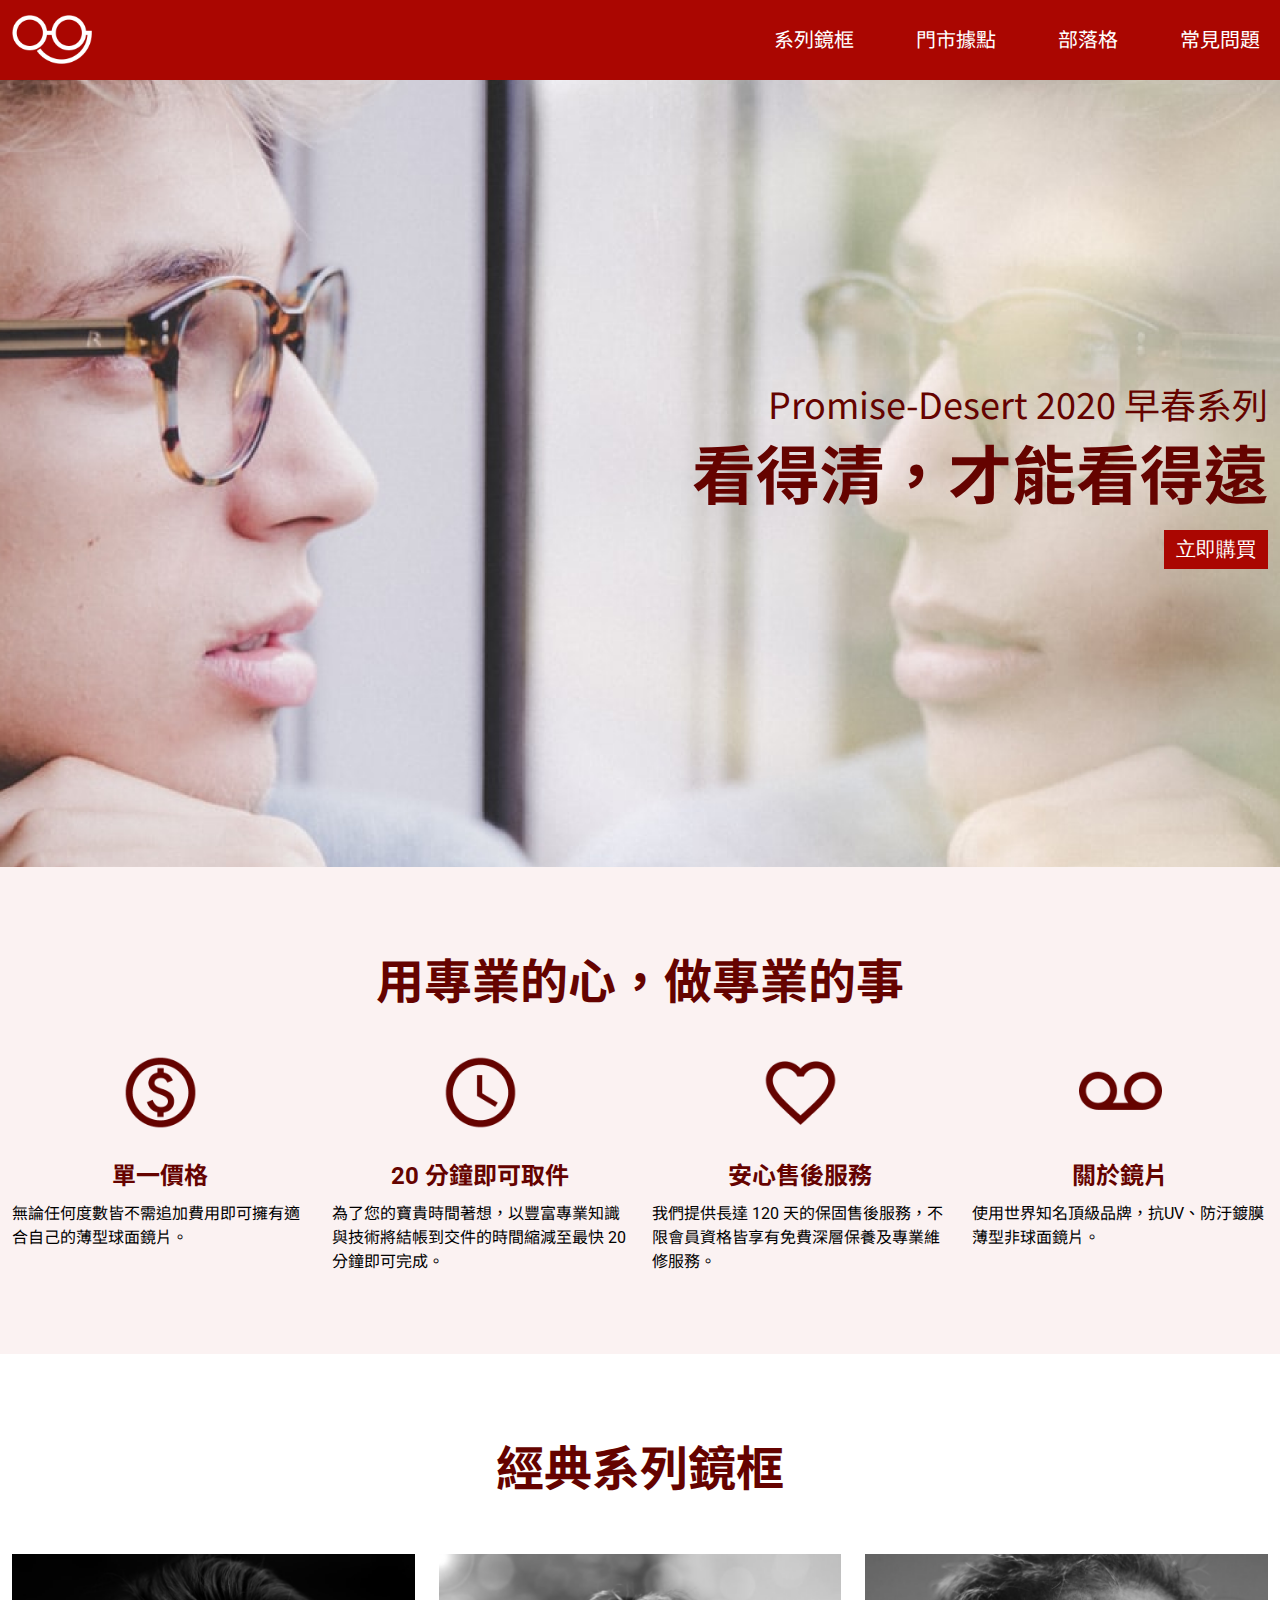
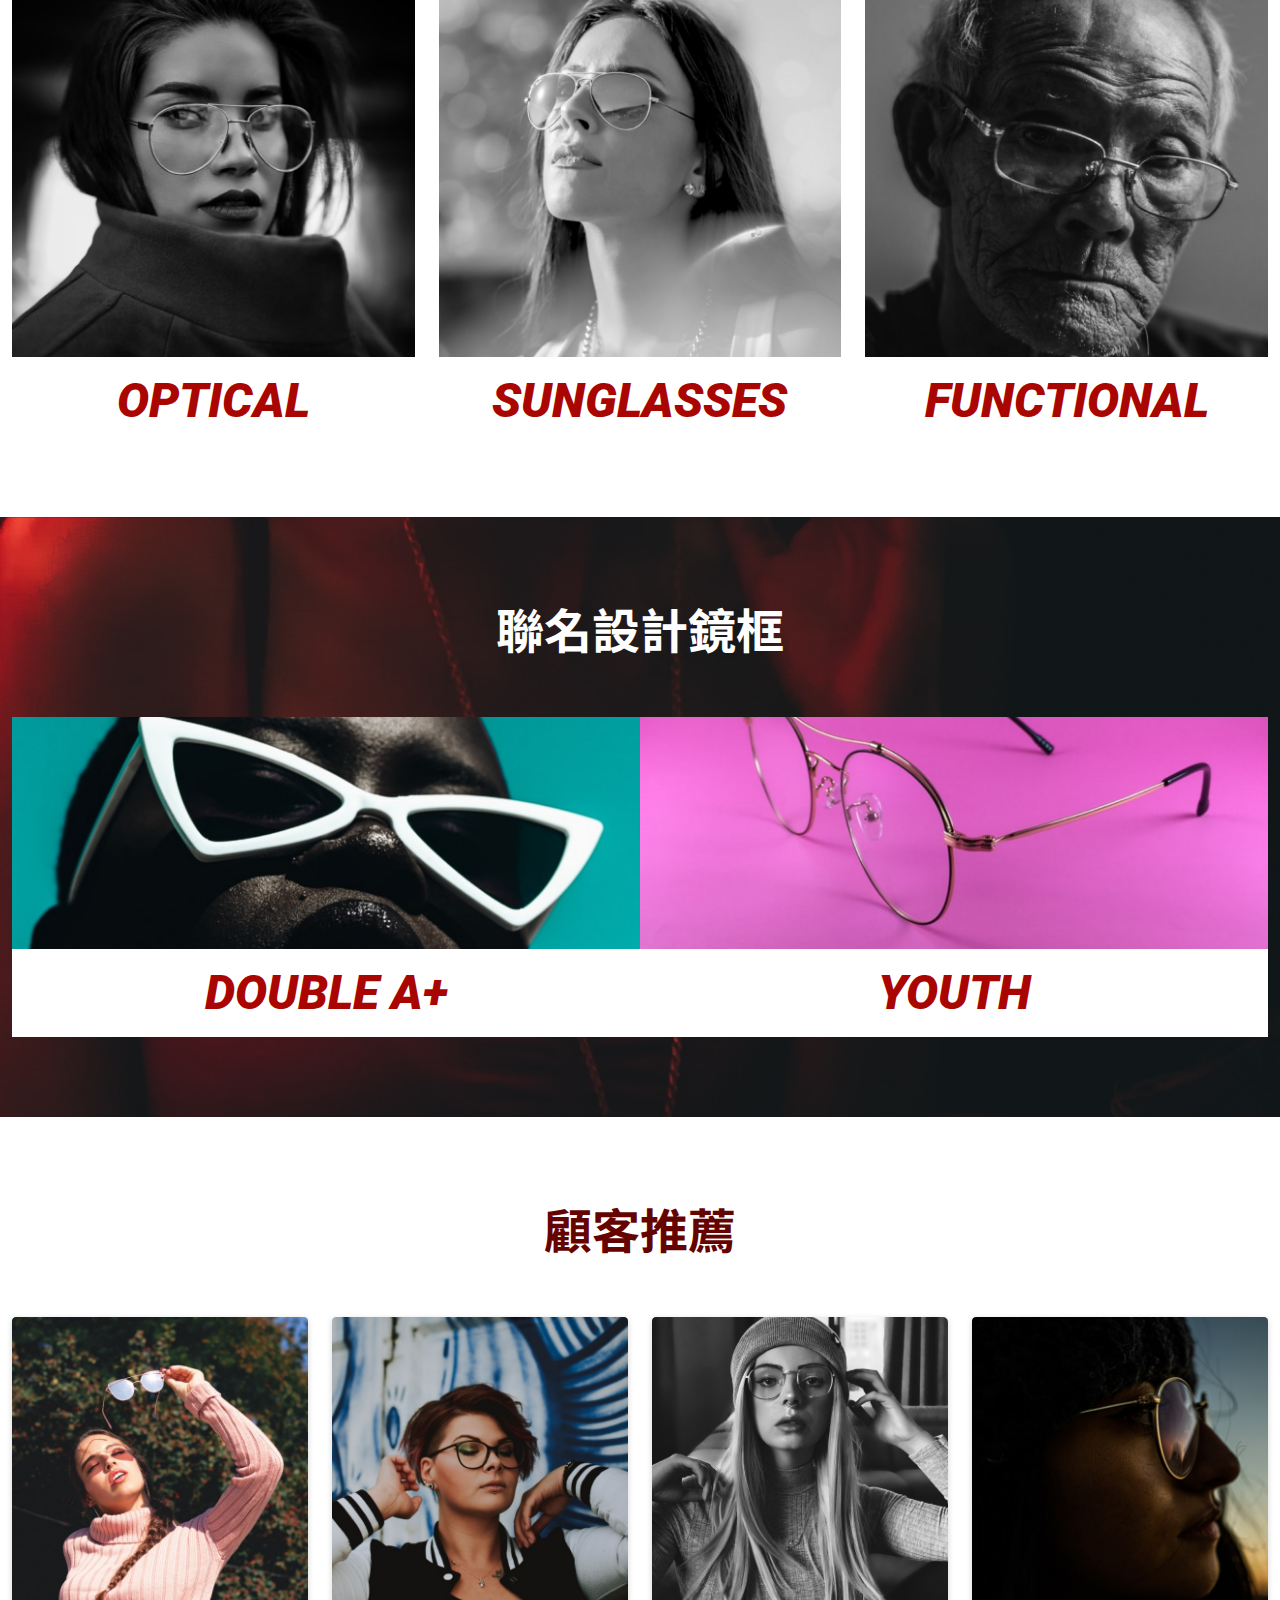
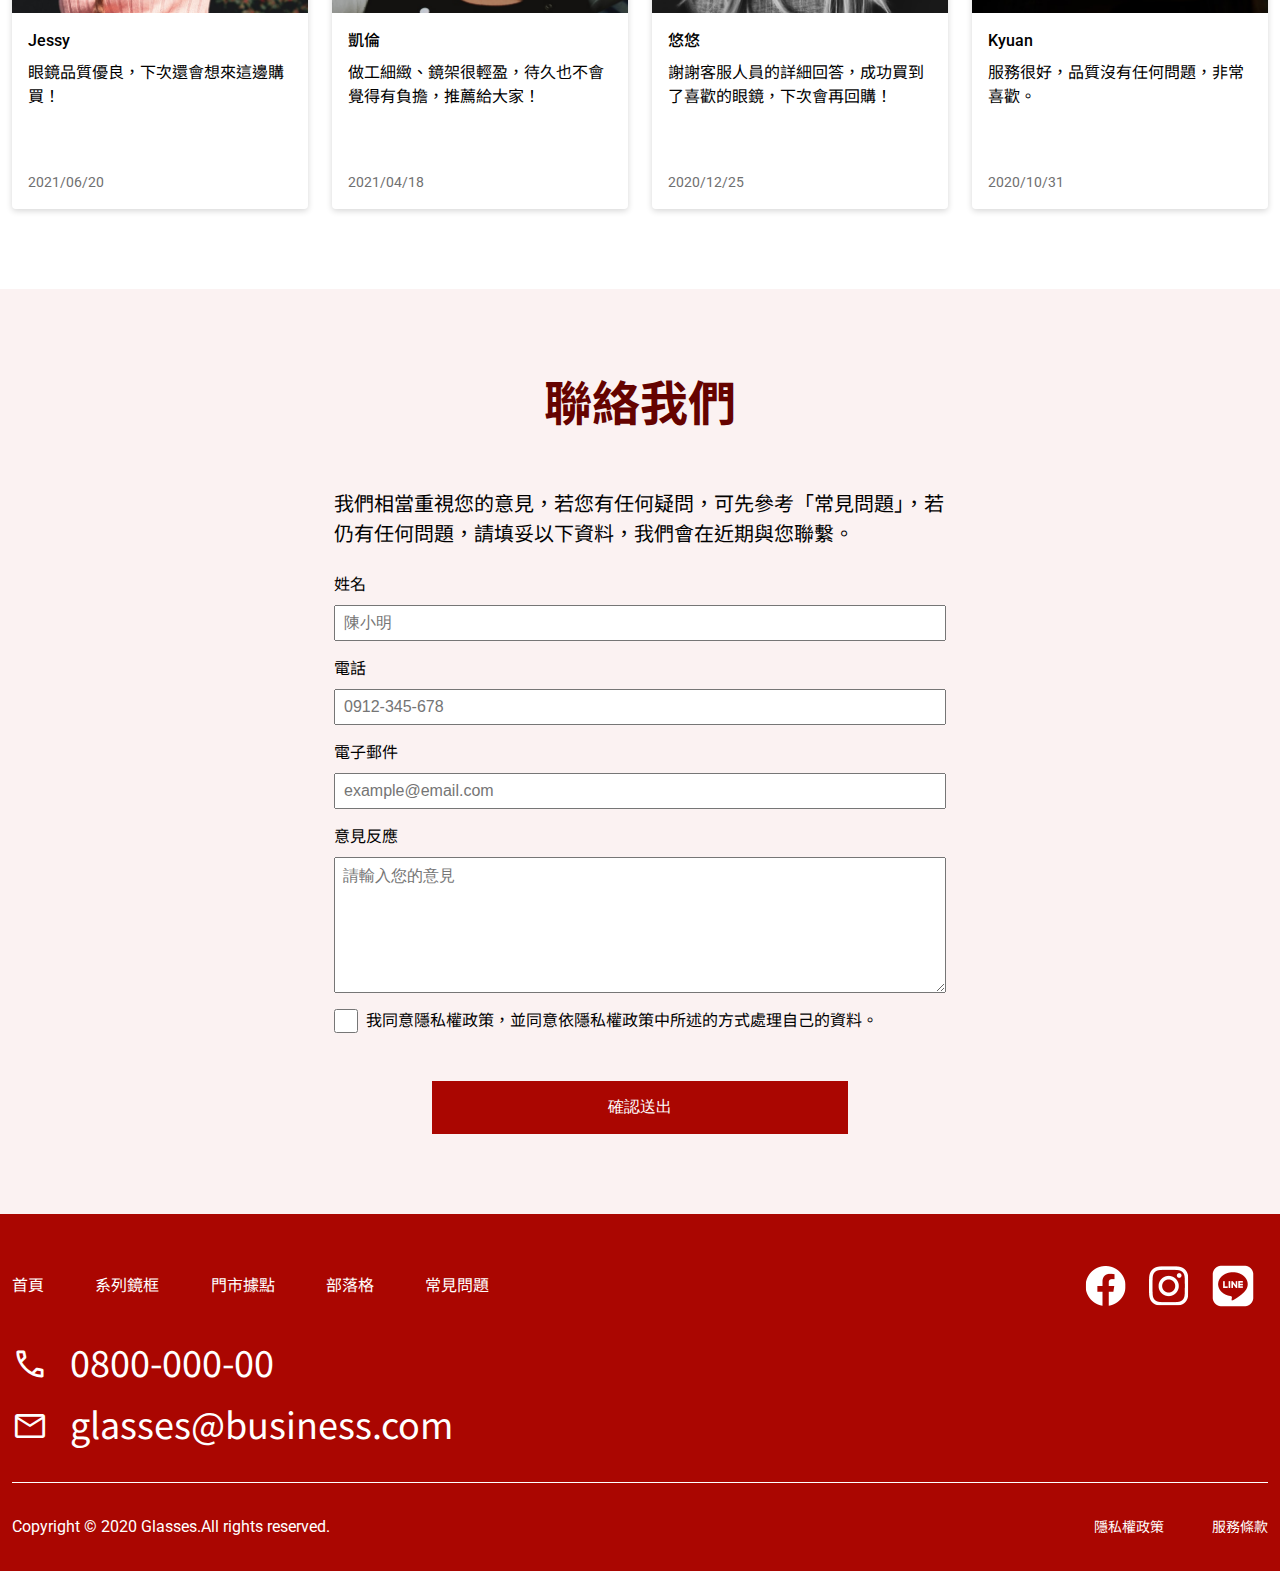
==== index.html @ 4e9ede44 "Update 2022-07-31T07:26:48.869Z" ====
<!DOCTYPE html>
<html lang="en">

<head>
  <meta charset="UTF-8">
  <meta name="viewport" content="width=device-width, initial-scale=1.0">
  <meta http-equiv="X-UA-Compatible" content="ie=edge">
  <title>
    首頁
  </title>
  <link rel="stylesheet"
    href="https://fonts.googleapis.com/css2?family=Material+Symbols+Outlined:opsz,wght,FILL,GRAD@48,400,0,0" />
  <link rel="stylesheet" href="./assets/style/all.css">
</head>

<body>
  <div class="top">
    <div class="container">
      <h1 class="logo"><a href="index.html">glasses</a></h1>
      <ul class="nav-list">
        <li class="nav-item"><a href="product.html" class="fw-4">系列鏡框</a></li>
        <li class="nav-item"><a href="#" class="fw-4">門市據點</a></li>
        <li class="nav-item"><a href="#" class="fw-4">部落格</a></li>
        <li class="nav-item"><a href="faq.html" class="fw-4">常見問題</a></li>
      </ul>
      <a href="#" class="mav-x-mobile"><span class="material-symbols-outlined">
          menu
        </span></a>
    </div>
  </div>

  
<section class="banner">
  <div class="container">
    <div class="banner-content">
      <p class="fw-4">Promise-Desert 2020 早春系列</p>
      <h2 class="fw-7">看得清，才能看得遠</h2>
      <button class="fw-5">立即購買</button>
    </div>
  </div>
</section>
<section class="works">
  <div class="container">
    <h3 class="work-title fw-7">用專業的心，做專業的事</h3>
    <ul class="work-list">
      <li>
        <img src="assets/images/home-section2-1.png" alt="icon">
        <h4 class="fw-7">單一價格</h4>
        <p class="fw-4">無論任何度數皆不需追加費用即可擁有適合自己的薄型球面鏡片。</p>
      </li>
      <li>
        <img src="assets/images/home-section2-2.png" alt="icon">
        <h4 class="fw-7">20 分鐘即可取件</h4>
        <p class="fw-4">為了您的寶貴時間著想，以豐富專業知識與技術將結帳到交件的時間縮減至最快 20 分鐘即可完成。</p>
      </li>
      <li>
        <img src="assets/images/home-section2-3.png" alt="icon">
        <h4 class="fw-7">安心售後服務</h4>
        <p class="fw-4">我們提供長達 120 天的保固售後服務，不限會員資格皆享有免費深層保養及專業維修服務。</p>
      </li>
      <li>
        <img src="assets/images/home-sectioin2-4.png" alt="icon">
        <h4 class="fw-7">關於鏡片</h4>
        <p class="fw-4">使用世界知名頂級品牌，抗UV、防汙鍍膜薄型非球面鏡片。</p>
      </li>
    </ul>
  </div>
</section>

<section class="classical container">
  <h3 class="classical-title fw-7">經典系列鏡框</h3>
  <ul class="classical-list fw-9 fs-italic">
    <li>
      <img src="assets/images/home-section3-1.png" alt="model pic">
      <h4>OPTICAL</h4>
    </li>
    <li>
      <img src="assets/images/home-section3-2.png" alt="model pic">
      <h4>SUNGLASSES</h4>
    </li>
    <li>
      <img src="assets/images/home-section3-3.png" alt="model pic">
      <h4>FUNCTIONAL</h4>
    </li>
  </ul>
</section>

<section class="co-branding">
  <div class="container">
    <h3 class="co-branding-title fw-7">聯名設計鏡框</h3>
    <ul class="co-branding-list">
      <li>
        <img src="assets/images/home-section4-1.png" alt="product pic">
        <h4 class="fw-9 fs-italic">DOUBLE A+</h4>
      </li>
      <li>
        <img src="assets/images/home-section4-2.png" alt="product pic">
        <h4 class="fw-9 fs-italic">YOUTH</h4>
      </li>
    </ul>
  </div>
</section>

<section class="recommended container">
  <h3 class="recommended-title fw-7">顧客推薦</h3>
  <ul class="recommended-list">
    <li class="recommended-item">
      <img src="assets/images/home-section5-1.png" alt="customer pic">
      <h4 class="fw-5">Jessy</h4>
      <p class="fw-4">眼鏡品質優良，下次還會想來這邊購買！</p>
      <span class="fw-4">2021/06/20</span>
    </li>
    <li class="recommended-item">
      <img src="assets/images/home-section5-2.png" alt="customer pic">
      <h4 class="fw-5">凱倫</h4>
      <p class="fw-4">做工細緻、鏡架很輕盈，待久也不會覺得有負擔，推薦給大家！</p>
      <span class="fw-4">2021/04/18</span>
    </li>
    <li class="recommended-item">
      <img src="assets/images/home-section5-3.png" alt="customer pic">
      <h4 class="fw-5">悠悠</h4>
      <p class="fw-4">謝謝客服人員的詳細回答，成功買到了喜歡的眼鏡，下次會再回購！</p>
      <span class="fw-4">2020/12/25</span>
    </li>
    <li class="recommended-item">
      <img src="assets/images/home-section5-4.png" alt="customer pic">
      <h4 class="fw-5">Kyuan</h4>
      <p class="fw-4">服務很好，品質沒有任何問題，非常喜歡。</p>
      <span class="fw-4">2020/10/31</span>
    </li>
  </ul>
</section>

<section class="contact">
  <div class="container">
    <h3 class="contact-title fw-7">聯絡我們</h3>
    <p class="fw-4">我們相當重視您的意見，若您有任何疑問，可先參考「常見問題」，若仍有任何問題，請填妥以下資料，我們會在近期與您聯繫。</p>
    <form action="#">
      <label for="name" class="fw-4">姓名</label>
      <input type="text" id="name" name="name" placeholder="陳小明">
      <label for="phone" class="fw-4">電話</label>
      <input type="tel" id="phone" name="phone" placeholder="0912-345-678">
      <label for="email" class="fw-4">電子郵件</label>
      <input type="email" id="email" name="email" placeholder="example@email.com">
      <label for="opinion" class="fw-4">意見反應</label>
      <textarea id="opinion" name="opinion" placeholder="請輸入您的意見"></textarea>
      <div>
        <input type="checkbox" id="agree" name="agree" class="contact-check">
        <label for="agree" class="check-agree fw-4">我同意隱私權政策，並同意依隱私權政策中所述的方式處理自己的資料。</label>
      </div>
      <input type="submit" name="submit" class="contact-btn fw-400" value="確認送出">
    </form>
  </div>
</section>

    <footer>
      <div class="container">
        <div class="footer-links">
          <div>
            <ul class="web-link">
              <li><a href="index.html" class="fw-4">首頁</a></li>
              <li><a href="product.html" class="fw-4">系列鏡框</a></li>
              <li><a href="#" class="fw-4">門市據點</a></li>
              <li><a href="#" class="fw-4">部落格</a></li>
              <li><a href="faq.html" class="fw-4">常見問題</a></li>
            </ul>
            <div class="footer-contact">
              <a class="footer-tel fw-4" href="tel:+0800-000-00"><span class="material-symbols-outlined">
                  call
                </span>0800-000-00</a>
              <a class="footer-mail fw-4" href="mailto:glasses@business.com"><span class="material-symbols-outlined">
                  mail
                </span>glasses@business.com</a>
            </div>
          </div>
          <ul class="sns-link">
            <li><a href="#"><img src="assets/images/ic-social-fb.png" alt="facebook icon"></a></li>
            <li><a href="#"><img src="assets/images/ic_social_ig.png" alt="instagram icon"></a></li>
            <li><a href="#"><img src="assets/images/ic_social_line.png" alt="line icon"></a></li>
          </ul>
        </div>
        <div class="footer-copyright fw-4">
          <p>Copyright © 2020 Glasses.All rights reserved.</p>
          <ul class="copyright-link">
            <li><a href="#" class="fw-4">隱私權政策</a></li>
            <li><a href="#" class="fw-4">服務條款</a></li>
          </ul>
        </div>
      </div>
    </footer>

    <script src="./assets/js/vendors.js"></script>
    <script src="./assets/js/all.js"></script>
</body>

</html>
---- assets/style/all.css ----
@import url("https://fonts.googleapis.com/css2?family=Noto+Sans+TC:wght@400;500;700&family=Roboto:ital,wght@0,400;0,500;1,500;1,700;1,900&display=swap");
/* http://meyerweb.com/eric/tools/css/reset/ 
   v2.0 | 20110126
   License: none (public domain)
*/
html,
body,
div,
span,
applet,
object,
iframe,
h1,
h2,
h3,
h4,
h5,
h6,
p,
blockquote,
pre,
a,
abbr,
acronym,
address,
big,
cite,
code,
del,
dfn,
em,
img,
ins,
kbd,
q,
s,
samp,
small,
strike,
strong,
sub,
sup,
tt,
var,
b,
u,
i,
center,
dl,
dt,
dd,
ol,
ul,
li,
fieldset,
form,
label,
legend,
table,
caption,
tbody,
tfoot,
thead,
tr,
th,
td,
article,
aside,
canvas,
details,
embed,
figure,
figcaption,
footer,
header,
hgroup,
menu,
nav,
output,
ruby,
section,
summary,
time,
mark,
audio,
video {
  margin: 0;
  padding: 0;
  border: 0;
  font-size: 100%;
  font: inherit;
  vertical-align: baseline; }

/* HTML5 display-role reset for older browsers */
article,
aside,
details,
figcaption,
figure,
footer,
header,
hgroup,
menu,
nav,
section {
  display: block; }

body {
  line-height: 1; }

ol,
ul {
  list-style: none; }

blockquote,
q {
  quotes: none; }

blockquote:before,
blockquote:after,
q:before,
q:after {
  content: '';
  content: none; }

table {
  border-collapse: collapse;
  border-spacing: 0; }

*,
::after,
::before {
  -webkit-box-sizing: border-box;
          box-sizing: border-box; }

body {
  font-family: 'Roboto', 'Noto Sans TC', sans-serif;
  line-height: 1.5; }

img {
  max-width: 100%;
  vertical-align: middle;
  height: auto; }

.fw-4 {
  font-weight: 400; }

.fw-5 {
  font-weight: 500; }

.fw-7 {
  font-weight: 700; }

.fw-9 {
  font-weight: 900; }

.fs-italic {
  font-style: italic; }

body {
  position: relative; }

.container {
  max-width: 1320px;
  padding: 0 12px;
  margin: 0 auto; }

@media (max-width: 992px) {
  .container {
    padding: 0 36px; } }

.top {
  background-color: #AA0601;
  position: fixed;
  top: 0;
  left: 0;
  right: 0;
  z-index: 1; }
  .top .container {
    padding-top: 15px;
    padding-bottom: 15px;
    display: -webkit-box;
    display: -ms-flexbox;
    display: flex;
    -webkit-box-pack: justify;
        -ms-flex-pack: justify;
            justify-content: space-between;
    -webkit-box-align: center;
        -ms-flex-align: center;
            align-items: center; }

.logo a {
  display: block;
  width: 80px;
  height: 50px;
  background-image: url("../images/logo-white.png");
  background-repeat: no-repeat;
  background-size: contain;
  text-indent: 101%;
  overflow: hidden;
  white-space: nowrap; }
  .logo a:hover {
    opacity: 0.8; }

.nav-list {
  display: -webkit-box;
  display: -ms-flexbox;
  display: flex;
  -webkit-box-pack: justify;
      -ms-flex-pack: justify;
          justify-content: space-between;
  width: 40%; }
  .nav-list .nav-item {
    font-size: 20px; }
    .nav-list .nav-item a {
      display: block;
      padding: 8px;
      text-decoration: none;
      color: #fff; }
      .nav-list .nav-item a:hover {
        opacity: 0.8; }

.mav-x-mobile {
  display: none;
  color: #fff; }

@media (max-width: 992px) {
  .nav-list {
    width: 60%; } }

@media (max-width: 767px) {
  .nav-list {
    width: 75%; } }

@media (max-width: 576px) {
  .top .container {
    padding-top: 15px;
    padding-bottom: 15px; }
  .nav-list {
    width: 100%;
    -webkit-box-orient: vertical;
    -webkit-box-direction: normal;
        -ms-flex-direction: column;
            flex-direction: column;
    -webkit-box-align: center;
        -ms-flex-align: center;
            align-items: center;
    position: fixed;
    top: 80px;
    left: 0;
    padding: 0; }
    .nav-list .nav-item {
      background-color: #AA0601;
      display: none; }
      .nav-list .nav-item:hover {
        background-color: #650300; }
      .nav-list .nav-item a {
        display: block;
        width: 576px;
        padding: 16px 0;
        text-align: center; }
    .nav-list .show-item {
      display: block; }
  .mav-x-mobile {
    display: block; } }

footer {
  background-color: #AA0601;
  padding-top: 48px;
  padding-bottom: 32px; }
  footer .footer-links {
    display: -webkit-box;
    display: -ms-flexbox;
    display: flex;
    -webkit-box-pack: justify;
        -ms-flex-pack: justify;
            justify-content: space-between; }
    footer .footer-links div {
      width: 90%; }

.web-link {
  display: -webkit-box;
  display: -ms-flexbox;
  display: flex;
  -webkit-box-pack: justify;
      -ms-flex-pack: justify;
          justify-content: space-between;
  width: 45%; }
  .web-link a {
    text-decoration: none;
    color: #fff;
    font-size: 16px;
    line-height: 48px; }
    .web-link a:hover {
      opacity: 0.8; }

.footer-contact {
  padding-top: 24px;
  padding-bottom: 32px;
  display: -webkit-box;
  display: -ms-flexbox;
  display: flex;
  -webkit-box-orient: vertical;
  -webkit-box-direction: normal;
      -ms-flex-direction: column;
          flex-direction: column;
  font-family: 'Noto Sans TC', sans-serif; }
  .footer-contact .footer-tel {
    font-size: 36px;
    text-decoration: none;
    color: #fff; }
    .footer-contact .footer-tel:hover {
      opacity: 0.8; }
    .footer-contact .footer-tel span {
      font-size: 36px;
      margin-right: 22px;
      vertical-align: -5px; }
  .footer-contact .footer-mail {
    font-size: 36px;
    margin-top: 8px;
    text-decoration: none;
    color: #fff; }
    .footer-contact .footer-mail:hover {
      opacity: 0.8; }
    .footer-contact .footer-mail span {
      font-size: 36px;
      margin-right: 22px;
      vertical-align: -5px; }

.sns-link {
  display: -webkit-box;
  display: -ms-flexbox;
  display: flex;
  width: 208px; }
  .sns-link img {
    width: 48px;
    height: 48px;
    margin-right: 8px;
    margin-left: 8px; }
    .sns-link img:hover {
      opacity: 0.8; }

.footer-copyright {
  display: -webkit-box;
  display: -ms-flexbox;
  display: flex;
  -webkit-box-pack: justify;
      -ms-flex-pack: justify;
          justify-content: space-between;
  -webkit-box-align: center;
      -ms-flex-align: center;
          align-items: center;
  padding-top: 32px;
  border-top: 1px solid #fff; }
  .footer-copyright p {
    color: #fff;
    font-size: 16px; }
  .footer-copyright .copyright-link {
    display: -webkit-box;
    display: -ms-flexbox;
    display: flex;
    -webkit-box-pack: justify;
        -ms-flex-pack: justify;
            justify-content: space-between;
    width: 174px; }
    .footer-copyright .copyright-link a {
      text-decoration: none;
      color: #fff;
      font-size: 14px; }
      .footer-copyright .copyright-link a:hover {
        opacity: 0.8; }

@media (max-width: 992px) {
  .web-link {
    width: 65%; } }

@media (max-width: 767px) {
  footer .footer-links div {
    width: 100%; }
  .web-link {
    display: none; }
  .footer-contact {
    padding-top: 0; }
    .footer-contact .footer-tel {
      font-size: 28px; }
      .footer-contact .footer-tel span {
        font-size: 28px;
        margin-right: 8px; }
    .footer-contact .footer-mail {
      font-size: 28px; }
      .footer-contact .footer-mail span {
        font-size: 28px;
        margin-right: 8px; }
  .footer-copyright {
    -webkit-box-orient: vertical;
    -webkit-box-direction: normal;
        -ms-flex-direction: column;
            flex-direction: column;
    -webkit-box-align: start;
        -ms-flex-align: start;
            align-items: start; }
    .footer-copyright .copyright-link {
      margin-top: 16px; } }

@media (max-width: 576px) {
  .footer-contact .footer-tel {
    font-size: 18px; }
    .footer-contact .footer-tel span {
      font-size: 18px;
      margin-right: 4px; }
  .footer-contact .footer-mail {
    font-size: 18px; }
    .footer-contact .footer-mail span {
      font-size: 18px;
      margin-right: 4px; }
  .sns-link {
    display: -webkit-box;
    display: -ms-flexbox;
    display: flex;
    width: 120px; }
    .sns-link img {
      width: 24px;
      height: 24px; } }

body {
  background-color: #fff; }

.banner {
  margin-top: 80px;
  height: 787px;
  background-image: url("../images/home-header.png");
  background-size: cover;
  background-position: center center; }
  .banner .banner-content {
    text-align: right;
    padding-top: 296px;
    color: #650300; }
    .banner .banner-content p {
      font-size: 36px;
      font-family: 'Noto Sans TC', sans-serif; }
    .banner .banner-content h2 {
      font-size: 64px; }
    .banner .banner-content button {
      font-size: 20px;
      background-color: #AA0601;
      color: #fff;
      border: 0;
      padding: 6px 12px;
      margin-top: 4px; }
      .banner .banner-content button:hover {
        opacity: 0.8;
        cursor: pointer; }

@media (max-width: 767px) {
  .banner {
    height: 396px;
    background-image: url("../images/home-header-sm.png");
    background-position: center right; }
    .banner .banner-content {
      padding-top: 144px; }
      .banner .banner-content p {
        font-size: 32px; }
      .banner .banner-content h2 {
        font-size: 48px; } }

@media (max-width: 576px) {
  .banner .banner-content p {
    font-size: 24px; }
  .banner .banner-content h2 {
    font-size: 32px; } }

.works {
  background-color: #FBF2F2;
  color: #650300;
  padding: 80px 0; }
  .works .work-title {
    font-size: 48px;
    text-align: center; }
  .works .work-list {
    margin-top: 32px;
    display: -webkit-box;
    display: -ms-flexbox;
    display: flex;
    margin-left: -12px;
    margin-right: -12px; }
    .works .work-list li {
      width: 25%;
      padding: 0 12px;
      text-align: center; }
      .works .work-list li img {
        width: 83px;
        height: auto; }
      .works .work-list li h4 {
        margin-top: 24px;
        font-size: 24px; }
      .works .work-list li p {
        text-align: left;
        margin-top: 8px;
        color: #000; }

@media (max-width: 992px) {
  .works .work-list {
    margin-top: 0;
    -ms-flex-wrap: wrap;
        flex-wrap: wrap; }
    .works .work-list li {
      margin-top: 40px;
      width: 50%; } }

@media (max-width: 767px) {
  .works .work-title {
    font-size: 40px; }
  .works .work-list {
    -webkit-box-pack: center;
        -ms-flex-pack: center;
            justify-content: center; }
    .works .work-list li {
      width: 80%; } }

@media (max-width: 576px) {
  .works .work-title {
    font-size: 28px; }
  .works .work-list li {
    width: 100%; } }

.classical {
  padding-top: 80px;
  padding-bottom: 80px;
  text-align: center; }
  .classical .classical-title {
    font-size: 48px;
    color: #650300; }
  .classical .classical-list {
    display: -webkit-box;
    display: -ms-flexbox;
    display: flex;
    margin-top: 48px;
    margin-left: -12px;
    margin-right: -12px; }
    .classical .classical-list li {
      max-width: 33.33%;
      padding: 0 12px;
      text-align: center; }
      .classical .classical-list li:hover {
        opacity: 0.8;
        cursor: pointer; }
      .classical .classical-list li h4 {
        color: #AA0601;
        margin-top: 8px;
        font-size: 48px; }

@media (max-width: 992px) {
  .classical .classical-list {
    -ms-flex-wrap: wrap;
        flex-wrap: wrap;
    -webkit-box-pack: center;
        -ms-flex-pack: center;
            justify-content: center;
    margin-left: 0;
    margin-right: 0; }
    .classical .classical-list li {
      max-width: 55%;
      margin-top: 24px; } }

@media (max-width: 767px) {
  .classical .classical-title {
    font-size: 40px; }
  .classical .classical-list li {
    max-width: 100%;
    padding: 0; }
    .classical .classical-list li h4 {
      font-size: 32px; } }

@media (max-width: 576px) {
  .classical .classical-title {
    font-size: 32px; }
  .classical .classical-list li h4 {
    font-size: 28px; } }

.co-branding {
  padding-top: 80px;
  padding-bottom: 80px;
  text-align: center;
  background-image: url("../images/index-bg.png");
  background-position: center center;
  background-size: cover; }
  .co-branding .co-branding-title {
    font-size: 48px;
    color: #fff; }
  .co-branding .co-branding-list {
    display: -webkit-box;
    display: -ms-flexbox;
    display: flex;
    margin-top: 48px; }
    .co-branding .co-branding-list li {
      width: 50%; }
      .co-branding .co-branding-list li:hover {
        opacity: 0.9;
        cursor: pointer; }
      .co-branding .co-branding-list li h4 {
        font-size: 48px;
        color: #AA0601;
        background-color: #fff;
        padding: 8px 0; }

@media (max-width: 992px) {
  .co-branding {
    background-image: url("../images/index-bg-sm.png"); }
    .co-branding .co-branding-list {
      -ms-flex-wrap: wrap;
          flex-wrap: wrap;
      -webkit-box-pack: center;
          -ms-flex-pack: center;
              justify-content: center; }
      .co-branding .co-branding-list li {
        width: 100%;
        margin-top: 24px; } }

@media (max-width: 767px) {
  .co-branding .co-branding-title {
    font-size: 40px; }
  .co-branding .co-branding-list li {
    width: 100%; }
    .co-branding .co-branding-list li h4 {
      font-size: 40px; } }

@media (max-width: 576px) {
  .co-branding .co-branding-title {
    font-size: 32px; }
  .co-branding .co-branding-list li h4 {
    font-size: 28px; } }

.recommended {
  padding: 80px 0; }
  .recommended .recommended-title {
    font-size: 48px;
    color: #650300;
    text-align: center; }
  .recommended .recommended-list {
    display: -webkit-box;
    display: -ms-flexbox;
    display: flex;
    margin-top: 48px; }
    .recommended .recommended-list .recommended-item {
      width: 25%;
      margin: 0 12px;
      position: relative;
      border-radius: 4px;
      -webkit-box-shadow: 0px 2px 6px #00000029;
              box-shadow: 0px 2px 6px #00000029; }
      .recommended .recommended-list .recommended-item img {
        width: 100%; }
      .recommended .recommended-list .recommended-item h4 {
        margin-top: 16px;
        padding: 0 16px; }
      .recommended .recommended-list .recommended-item p {
        margin-top: 8px;
        margin-bottom: 100px;
        padding: 0 16px; }
      .recommended .recommended-list .recommended-item span {
        font-size: 14px;
        color: #707070;
        position: absolute;
        left: 16px;
        bottom: 16px; }

@media (max-width: 992px) {
  .recommended .recommended-list {
    -ms-flex-wrap: wrap;
        flex-wrap: wrap;
    -webkit-box-pack: center;
        -ms-flex-pack: center;
            justify-content: center; }
    .recommended .recommended-list .recommended-item {
      width: 45%;
      margin-top: 24px; } }

@media (max-width: 767px) {
  .recommended .recommended-title {
    font-size: 40px; }
  .recommended .recommended-list {
    padding: 0 24px; }
    .recommended .recommended-list .recommended-item {
      width: 100%; } }

@media (max-width: 576px) {
  .recommended .recommended-title {
    font-size: 32px; } }

.contact {
  padding: 80px 0;
  background-color: #FBF2F2; }
  .contact .container {
    width: 636px;
    max-width: 50%; }
    .contact .container .contact-title {
      font-size: 48px;
      color: #650300;
      text-align: center; }
    .contact .container p {
      font-size: 20px;
      margin-top: 48px; }
  .contact form {
    padding-top: 8px;
    display: -webkit-box;
    display: -ms-flexbox;
    display: flex;
    -webkit-box-orient: vertical;
    -webkit-box-direction: normal;
        -ms-flex-direction: column;
            flex-direction: column; }
    .contact form label {
      display: block;
      margin-top: 16px; }
    .contact form input {
      margin-top: 8px;
      width: 100%;
      height: 36px;
      font-size: 16px;
      padding: 0 8px; }
    .contact form textarea {
      margin-top: 8px;
      width: 100%;
      height: 136px;
      font-size: 16px;
      padding: 8px; }
    .contact form div {
      display: -webkit-box;
      display: -ms-flexbox;
      display: flex;
      -webkit-box-pack: start;
          -ms-flex-pack: start;
              justify-content: flex-start;
      -webkit-box-align: center;
          -ms-flex-align: center;
              align-items: center;
      margin-top: 16px; }
      .contact form div .contact-check {
        width: 24px;
        height: 24px;
        margin: 0;
        margin-right: 8px; }
      .contact form div .check-agree {
        margin-top: 0px; }
    .contact form .contact-btn {
      max-width: 416px;
      height: auto;
      -ms-flex-item-align: center;
          align-self: center;
      margin-top: 48px;
      padding: 16px 0;
      background-color: #AA0601;
      border: none;
      color: #fff; }
      .contact form .contact-btn:hover {
        opacity: 0.8;
        cursor: pointer; }

@media (max-width: 992px) {
  .contact .container {
    max-width: 90%; } }

@media (max-width: 767px) {
  .contact .container {
    max-width: 100%; }
    .contact .container .contact-title {
      font-size: 40px; } }

@media (max-width: 576px) {
  .contact .container .contact-title {
    font-size: 32px; } }

.product-nav {
  margin-top: 80px; }
  .product-nav ul {
    display: -webkit-box;
    display: -ms-flexbox;
    display: flex;
    -webkit-box-pack: justify;
        -ms-flex-pack: justify;
            justify-content: space-between; }
    .product-nav ul li {
      width: 33.33%;
      text-align: center;
      border-bottom: 8px solid #fff; }
      .product-nav ul li:hover {
        border-bottom: 8px solid #AA0601; }
      .product-nav ul li a {
        display: block;
        padding-top: 24px;
        padding-bottom: 16px;
        text-decoration: none;
        color: #000;
        font-size: 32px; }

@media (max-width: 767px) {
  .product-nav ul {
    -webkit-box-orient: vertical;
    -webkit-box-direction: normal;
        -ms-flex-direction: column;
            flex-direction: column;
    -webkit-box-align: center;
        -ms-flex-align: center;
            align-items: center; }
    .product-nav ul li {
      width: calc(100vw - 15px);
      border-bottom: 0px; }
      .product-nav ul li:hover {
        border-bottom: 0px;
        background-color: #F2F2F2; }
      .product-nav ul li a {
        padding-top: 16px;
        font-size: 28px; } }

.product-banner ul {
  display: -webkit-box;
  display: -ms-flexbox;
  display: flex;
  -webkit-box-pack: justify;
      -ms-flex-pack: justify;
          justify-content: space-between; }
  .product-banner ul li {
    width: 50%; }

.product-collation {
  padding-top: 80px;
  padding-bottom: 80px; }
  .product-collation .collation-title {
    text-align: center;
    font-size: 42px; }
    .product-collation .collation-title span {
      display: block;
      font-size: 32px; }

.collation-list {
  display: -webkit-box;
  display: -ms-flexbox;
  display: flex;
  -ms-flex-wrap: wrap;
      flex-wrap: wrap;
  margin: 0 -12px;
  margin-top: -48px; }

.collation-item {
  padding: 0 12px;
  width: 25%;
  margin-top: 80px; }
  .collation-item img:hover {
    -webkit-transform: translate(-10px, -10px);
        -ms-transform: translate(-10px, -10px);
            transform: translate(-10px, -10px);
    -webkit-transition: 0.3s;
    -o-transition: 0.3s;
    transition: 0.3s;
    cursor: pointer; }
  .collation-item .item-info {
    display: -webkit-box;
    display: -ms-flexbox;
    display: flex;
    -webkit-box-pack: justify;
        -ms-flex-pack: justify;
            justify-content: space-between;
    font-size: 24px; }
    .collation-item .item-info .item-price {
      color: #AA0601; }
  .collation-item .item-colors {
    display: -webkit-box;
    display: -ms-flexbox;
    display: flex;
    -webkit-box-pack: start;
        -ms-flex-pack: start;
            justify-content: start; }
    .collation-item .item-colors .item-dark-brown {
      width: 24px;
      height: 24px;
      border-radius: 4px;
      margin-right: 8px;
      background-color: #5F3E2D; }
    .collation-item .item-colors .item-light-brown {
      width: 24px;
      height: 24px;
      border-radius: 4px;
      background-color: #B75929; }

@media (max-width: 992px) {
  .collation-item {
    width: 50%; } }

@media (max-width: 767px) {
  .product-collation .collation-title {
    font-size: 32px; }
    .product-collation .collation-title span {
      font-size: 28px; }
  .collation-item .item-info {
    font-size: 20px; } }

@media (max-width: 576px) {
  .collation-item {
    width: 100%; } }

.Pagination {
  max-width: 380px;
  margin: 80px auto 0 auto;
  display: -webkit-box;
  display: -ms-flexbox;
  display: flex;
  border: 1px solid #555555; }
  .Pagination li {
    text-align: center;
    border-right: 1px solid #555555; }
    .Pagination li:hover {
      background-color: #F2F2F2; }
    .Pagination li a {
      display: block;
      width: 42px;
      padding: 12px;
      text-decoration: none;
      color: #555555;
      font-size: 18px; }
    .Pagination li .page-pre {
      width: 81px; }
    .Pagination li .page-next {
      width: 81px; }
    .Pagination li .action {
      background-color: #000;
      color: #fff; }
    .Pagination li .disable {
      background-color: #F2F2F2; }

@media (max-width: 576px) {
  .Pagination {
    max-width: 258px; }
    .Pagination li a {
      width: 24px;
      padding: 2px;
      font-size: 16px; }
    .Pagination li .page-pre {
      width: 65px; }
    .Pagination li .page-next {
      width: 65px; } }

.faq {
  margin-top: 80px;
  padding-top: 96px;
  padding-bottom: 80px; }
  .faq .faq-title {
    font-size: 48px;
    padding-left: 16px;
    border-left: 8px solid #AA0601; }
  .faq p {
    margin-top: 32px;
    font-size: 24px; }

.faq-list {
  margin-top: -8px; }
  .faq-list .faq-item {
    margin-top: 32px;
    font-size: 20px; }
    .faq-list .faq-item .item-answer {
      margin-top: 8px;
      font-size: 16px; }

/*# sourceMappingURL=all.css.map */
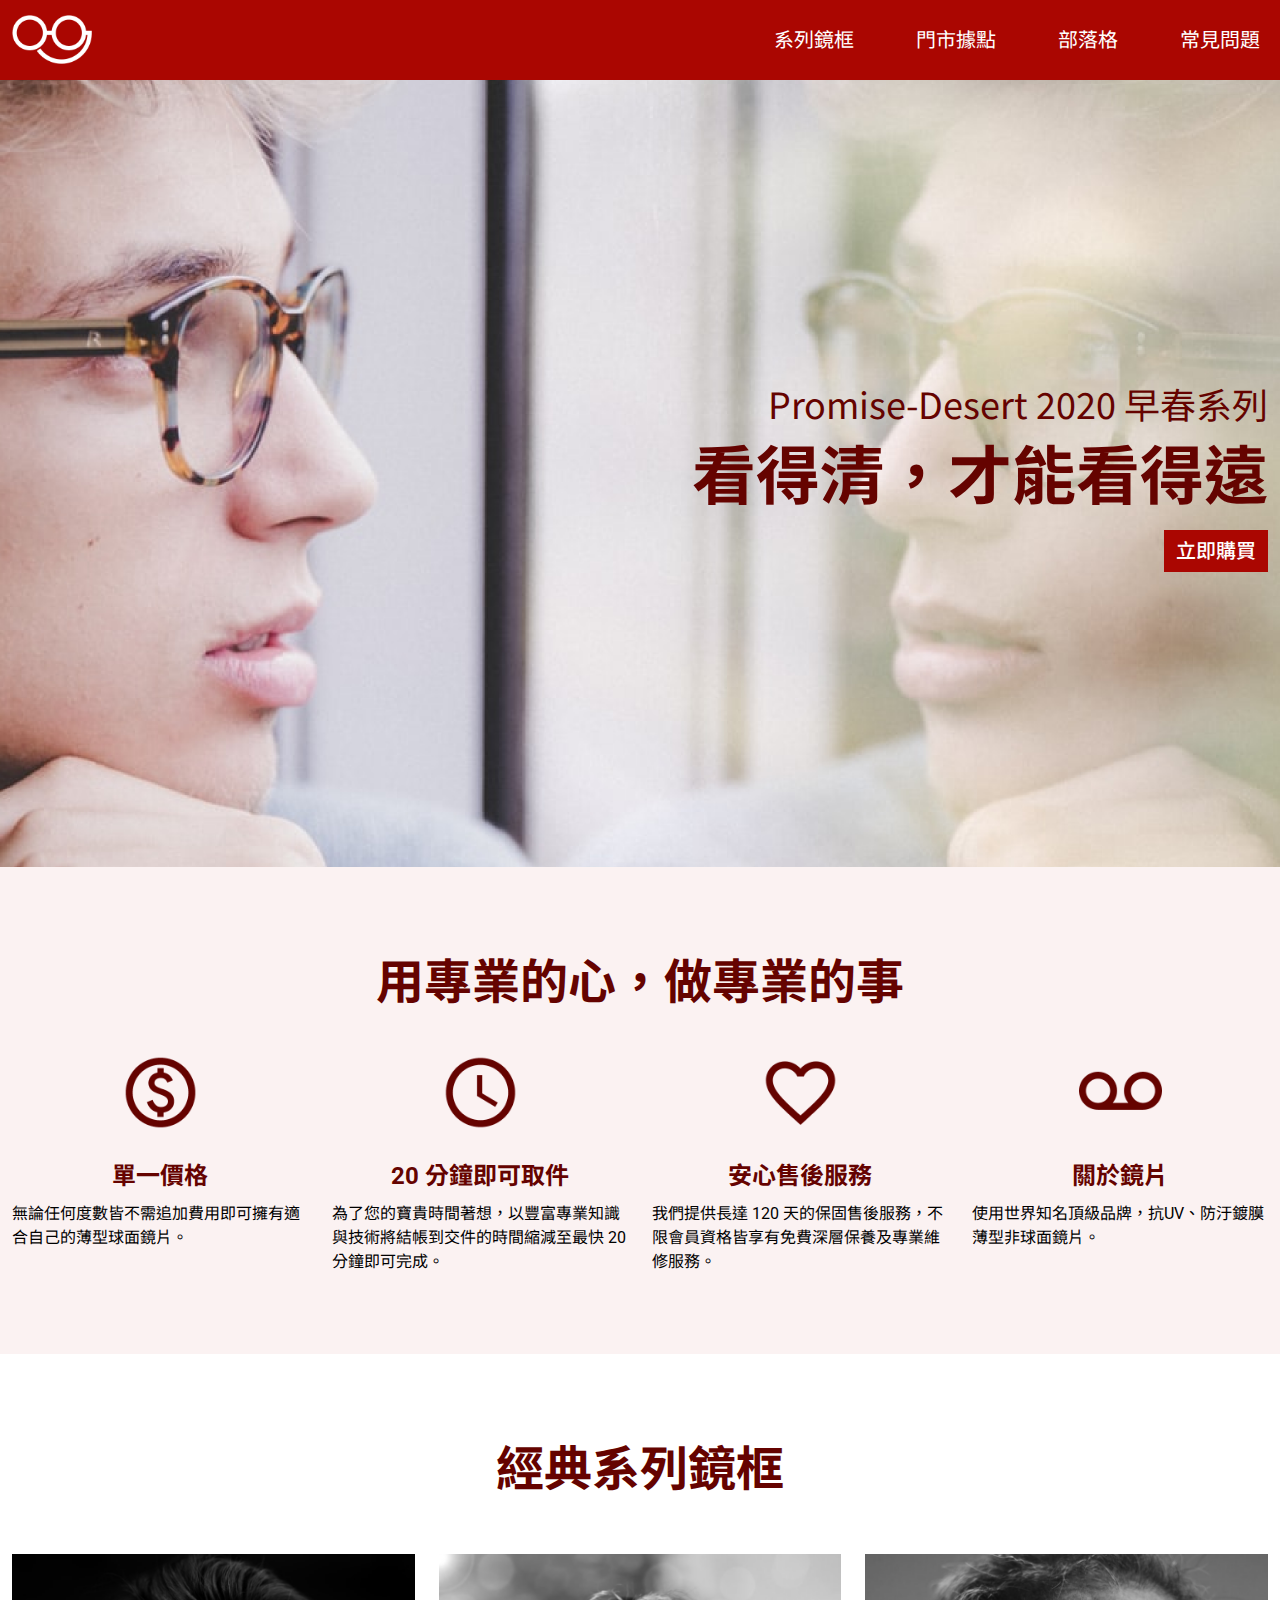
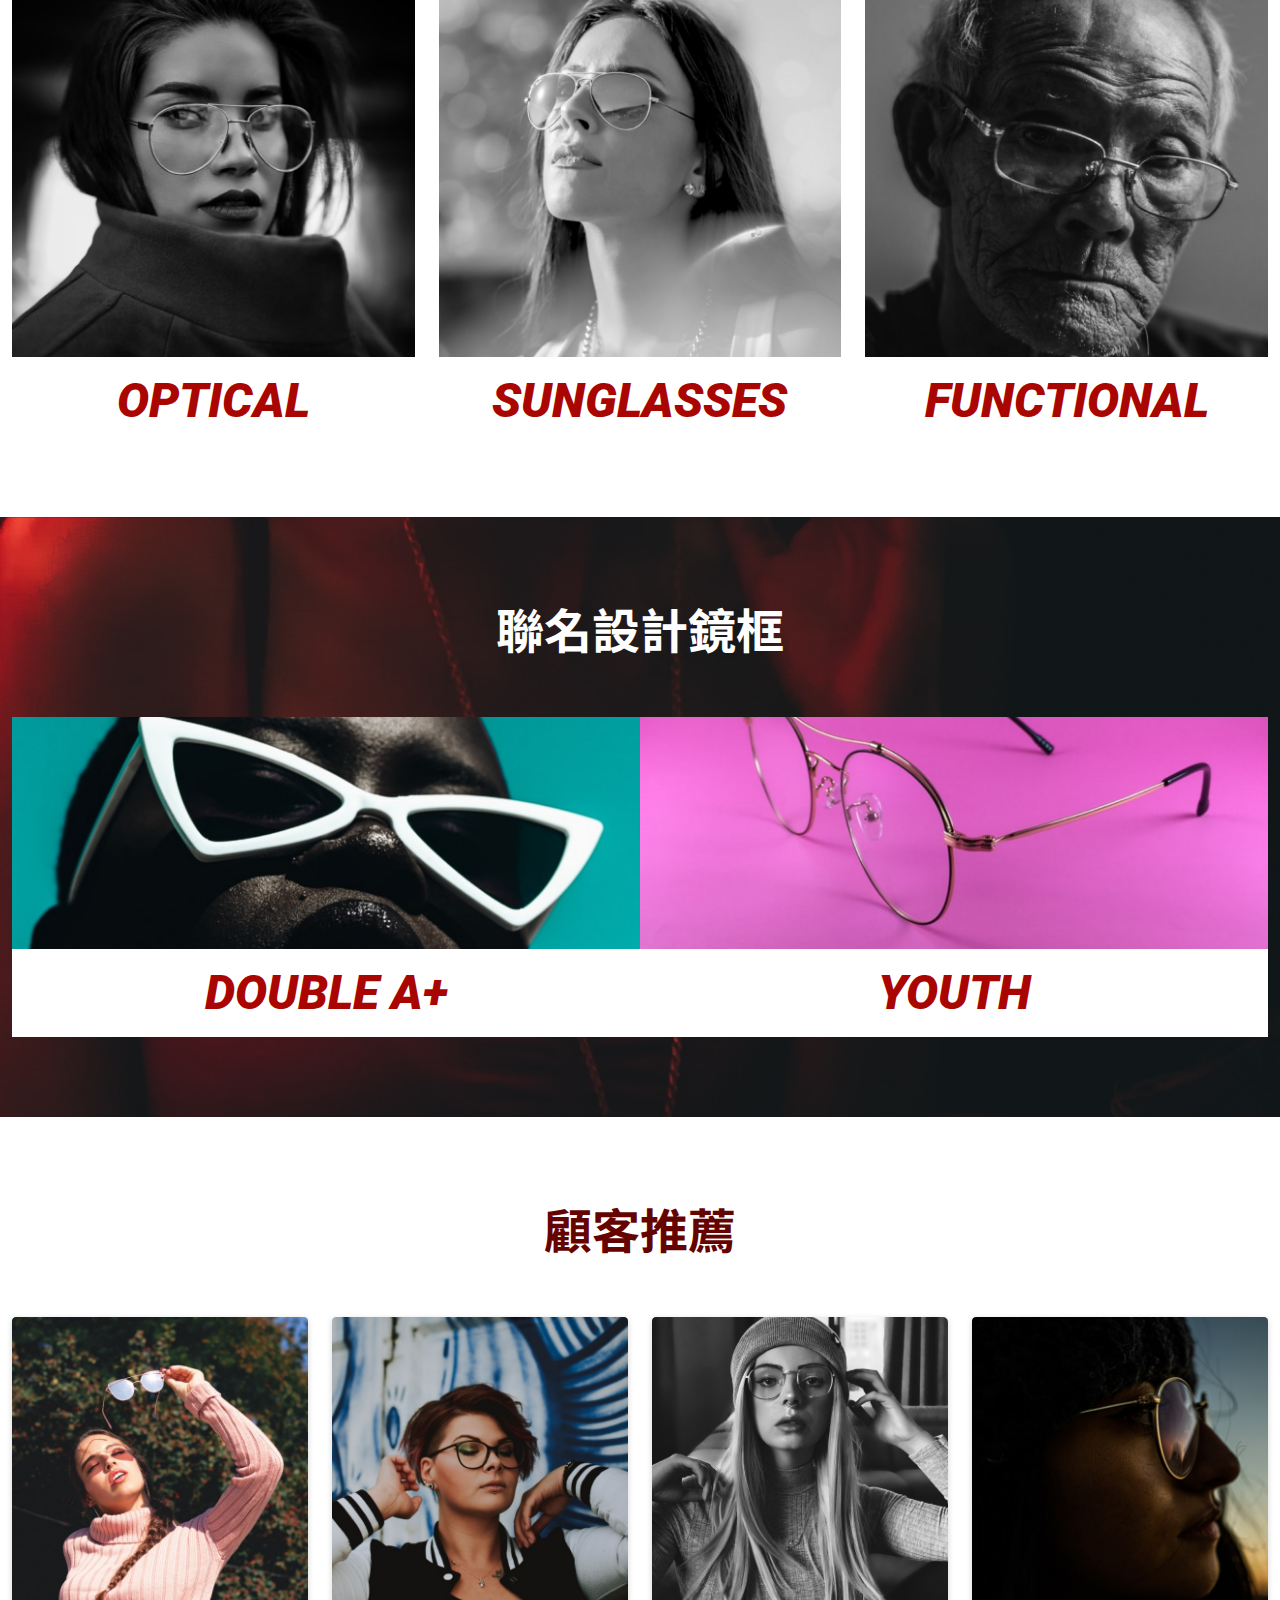
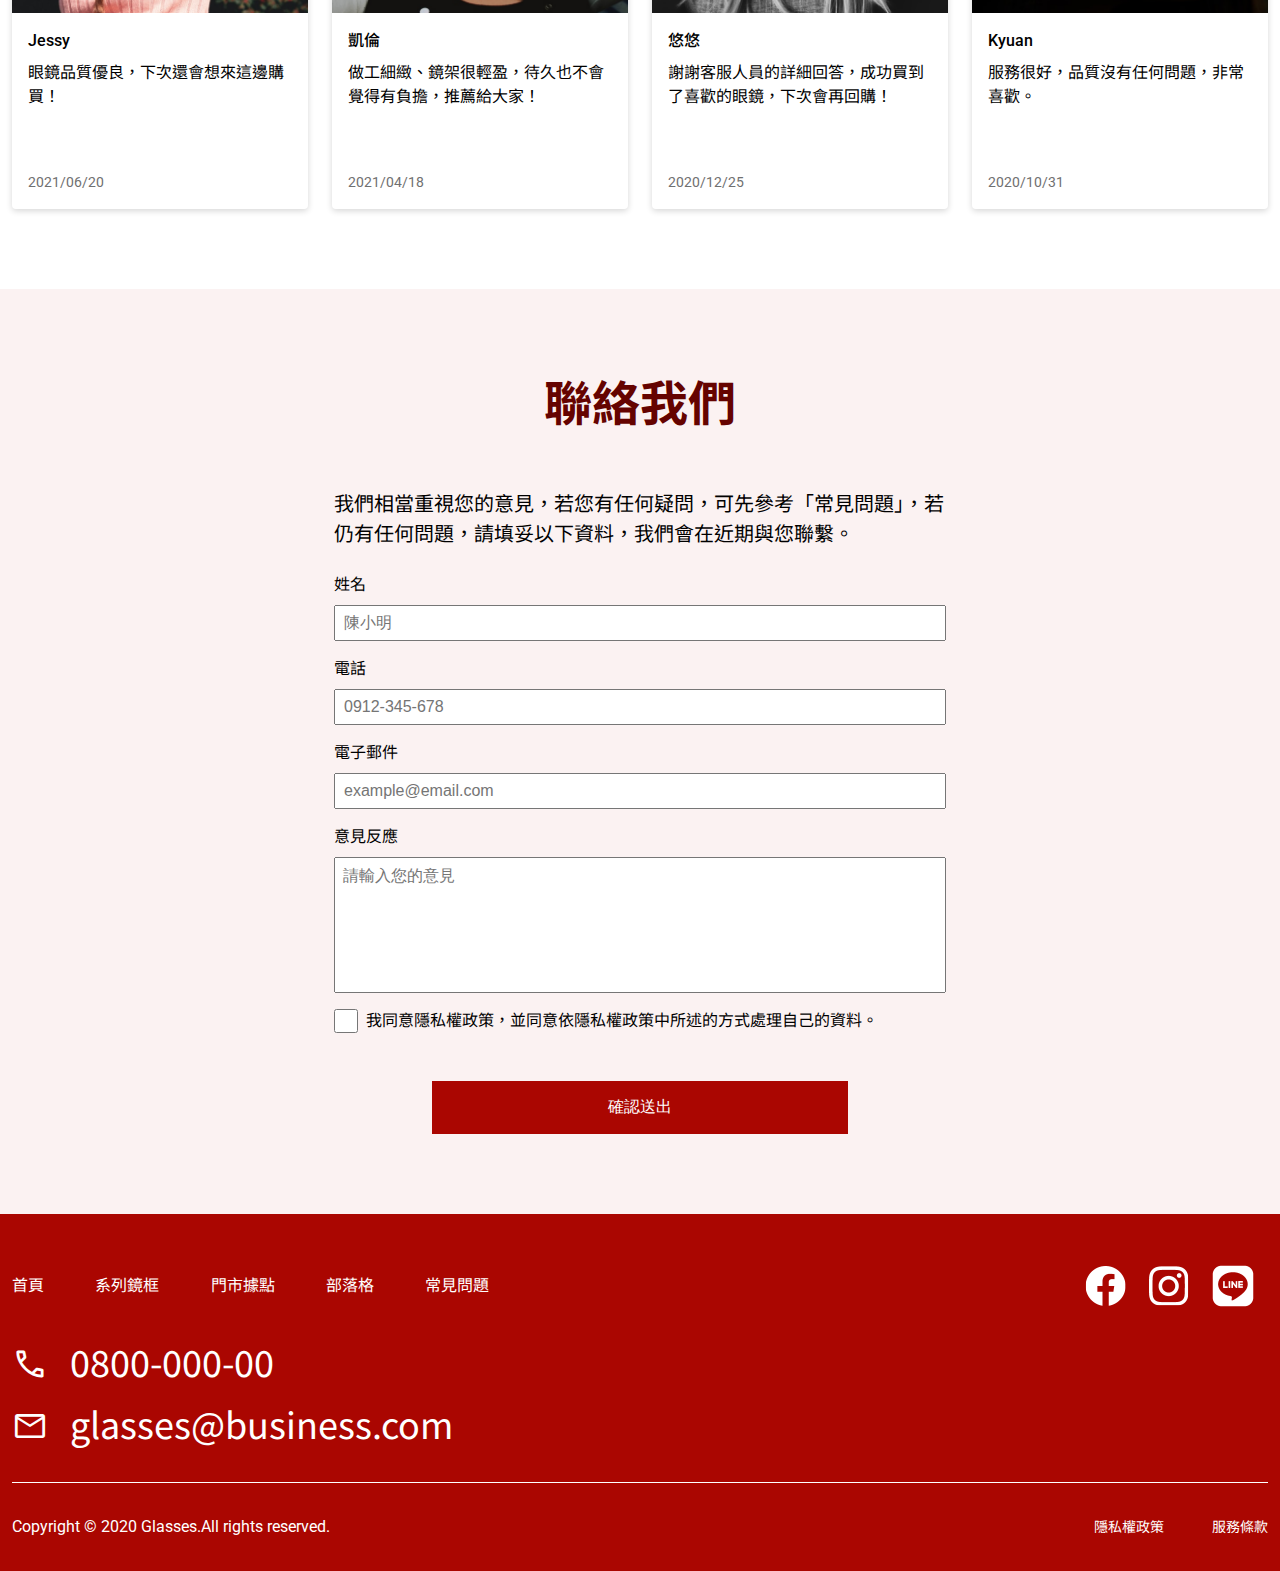
==== commit b463755d: "Update 2022-08-06T17:54:54.509Z" ====
--- a/index.html
+++ b/index.html
@@ -6,8 +6,9 @@
   <meta name="viewport" content="width=device-width, initial-scale=1.0">
   <meta http-equiv="X-UA-Compatible" content="ie=edge">
   <title>
-    首頁
+    HS-optical
   </title>
+  <link rel="icon" href="assets/images/favicon.ico">
   <link rel="stylesheet"
     href="https://fonts.googleapis.com/css2?family=Material+Symbols+Outlined:opsz,wght,FILL,GRAD@48,400,0,0" />
   <link rel="stylesheet" href="./assets/style/all.css">
@@ -23,7 +24,7 @@
         <li class="nav-item"><a href="#" class="fw-4">部落格</a></li>
         <li class="nav-item"><a href="faq.html" class="fw-4">常見問題</a></li>
       </ul>
-      <a href="#" class="mav-x-mobile"><span class="material-symbols-outlined">
+      <a href="#" class="nav-x-mobile"><span class="material-symbols-outlined">
           menu
         </span></a>
     </div>
@@ -35,7 +36,7 @@
     <div class="banner-content">
       <p class="fw-4">Promise-Desert 2020 早春系列</p>
       <h2 class="fw-7">看得清，才能看得遠</h2>
-      <button class="fw-5">立即購買</button>
+      <a href="product.html" class="fw-5">立即購買</a>
     </div>
   </div>
 </section>
@@ -108,25 +109,25 @@
       <img src="assets/images/home-section5-1.png" alt="customer pic">
       <h4 class="fw-5">Jessy</h4>
       <p class="fw-4">眼鏡品質優良，下次還會想來這邊購買！</p>
-      <span class="fw-4">2021/06/20</span>
+      <time class="fw-4">2021/06/20</time>
     </li>
     <li class="recommended-item">
       <img src="assets/images/home-section5-2.png" alt="customer pic">
       <h4 class="fw-5">凱倫</h4>
       <p class="fw-4">做工細緻、鏡架很輕盈，待久也不會覺得有負擔，推薦給大家！</p>
-      <span class="fw-4">2021/04/18</span>
+      <time class="fw-4">2021/04/18</time>
     </li>
     <li class="recommended-item">
       <img src="assets/images/home-section5-3.png" alt="customer pic">
       <h4 class="fw-5">悠悠</h4>
       <p class="fw-4">謝謝客服人員的詳細回答，成功買到了喜歡的眼鏡，下次會再回購！</p>
-      <span class="fw-4">2020/12/25</span>
+      <time class="fw-4">2020/12/25</time>
     </li>
     <li class="recommended-item">
       <img src="assets/images/home-section5-4.png" alt="customer pic">
       <h4 class="fw-5">Kyuan</h4>
       <p class="fw-4">服務很好，品質沒有任何問題，非常喜歡。</p>
-      <span class="fw-4">2020/10/31</span>
+      <time class="fw-4">2020/10/31</time>
     </li>
   </ul>
 </section>
--- a/assets/style/all.css
+++ b/assets/style/all.css
@@ -164,10 +164,9 @@
   max-width: 1320px;
   padding: 0 12px;
   margin: 0 auto; }
-
-@media (max-width: 992px) {
-  .container {
-    padding: 0 36px; } }
+  @media (max-width: 992px) {
+    .container {
+      max-width: 720px; } }
 
 .top {
   background-color: #AA0601;
@@ -210,59 +209,58 @@
       -ms-flex-pack: justify;
           justify-content: space-between;
   width: 40%; }
+  @media (max-width: 992px) {
+    .nav-list {
+      width: 60%; } }
+  @media (max-width: 767px) {
+    .nav-list {
+      width: 100%;
+      -webkit-box-orient: vertical;
+      -webkit-box-direction: normal;
+          -ms-flex-direction: column;
+              flex-direction: column;
+      -webkit-box-align: center;
+          -ms-flex-align: center;
+              align-items: center;
+      position: fixed;
+      top: 80px;
+      left: 0;
+      padding: 0; } }
   .nav-list .nav-item {
     font-size: 20px; }
+    @media (max-width: 767px) {
+      .nav-list .nav-item {
+        background-color: #AA0601;
+        border-bottom: 2px solid #AA0601;
+        display: none; }
+        .nav-list .nav-item:hover {
+          border-bottom: 2px solid #fff; } }
     .nav-list .nav-item a {
       display: block;
       padding: 8px;
       text-decoration: none;
       color: #fff; }
+      @media (max-width: 767px) {
+        .nav-list .nav-item a {
+          display: block;
+          width: 767px;
+          padding: 16px 0;
+          text-align: center; } }
       .nav-list .nav-item a:hover {
         opacity: 0.8; }
-
-.mav-x-mobile {
+        @media (max-width: 767px) {
+          .nav-list .nav-item a:hover {
+            opacity: 1; } }
+
+.nav-x-mobile {
   display: none;
   color: #fff; }
-
-@media (max-width: 992px) {
-  .nav-list {
-    width: 60%; } }
-
-@media (max-width: 767px) {
-  .nav-list {
-    width: 75%; } }
-
-@media (max-width: 576px) {
-  .top .container {
-    padding-top: 15px;
-    padding-bottom: 15px; }
-  .nav-list {
-    width: 100%;
-    -webkit-box-orient: vertical;
-    -webkit-box-direction: normal;
-        -ms-flex-direction: column;
-            flex-direction: column;
-    -webkit-box-align: center;
-        -ms-flex-align: center;
-            align-items: center;
-    position: fixed;
-    top: 80px;
-    left: 0;
-    padding: 0; }
-    .nav-list .nav-item {
-      background-color: #AA0601;
-      display: none; }
-      .nav-list .nav-item:hover {
-        background-color: #650300; }
-      .nav-list .nav-item a {
-        display: block;
-        width: 576px;
-        padding: 16px 0;
-        text-align: center; }
-    .nav-list .show-item {
-      display: block; }
-  .mav-x-mobile {
-    display: block; } }
+  @media (max-width: 767px) {
+    .nav-x-mobile {
+      display: block; } }
+
+.show-item {
+  display: block; }
 
 footer {
   background-color: #AA0601;
@@ -277,6 +275,9 @@
             justify-content: space-between; }
     footer .footer-links div {
       width: 90%; }
+      @media (max-width: 767px) {
+        footer .footer-links div {
+          width: 100%; } }
 
 .web-link {
   display: -webkit-box;
@@ -286,6 +287,12 @@
       -ms-flex-pack: justify;
           justify-content: space-between;
   width: 45%; }
+  @media (max-width: 992px) {
+    .web-link {
+      width: 65%; } }
+  @media (max-width: 767px) {
+    .web-link {
+      display: none; } }
   .web-link a {
     text-decoration: none;
     color: #fff;
@@ -305,38 +312,79 @@
       -ms-flex-direction: column;
           flex-direction: column;
   font-family: 'Noto Sans TC', sans-serif; }
+  @media (max-width: 767px) {
+    .footer-contact {
+      padding-top: 0; } }
   .footer-contact .footer-tel {
     font-size: 36px;
     text-decoration: none;
     color: #fff; }
+    @media (max-width: 767px) {
+      .footer-contact .footer-tel {
+        font-size: 28px; } }
+    @media (max-width: 576px) {
+      .footer-contact .footer-tel {
+        font-size: 18px; } }
     .footer-contact .footer-tel:hover {
       opacity: 0.8; }
     .footer-contact .footer-tel span {
       font-size: 36px;
       margin-right: 22px;
       vertical-align: -5px; }
+      @media (max-width: 767px) {
+        .footer-contact .footer-tel span {
+          font-size: 28px;
+          margin-right: 8px; } }
+      @media (max-width: 576px) {
+        .footer-contact .footer-tel span {
+          font-size: 18px;
+          margin-right: 4px; } }
   .footer-contact .footer-mail {
     font-size: 36px;
     margin-top: 8px;
     text-decoration: none;
     color: #fff; }
+    @media (max-width: 767px) {
+      .footer-contact .footer-mail {
+        font-size: 28px; } }
+    @media (max-width: 576px) {
+      .footer-contact .footer-mail {
+        font-size: 18px; } }
     .footer-contact .footer-mail:hover {
       opacity: 0.8; }
     .footer-contact .footer-mail span {
       font-size: 36px;
       margin-right: 22px;
       vertical-align: -5px; }
+      @media (max-width: 767px) {
+        .footer-contact .footer-mail span {
+          font-size: 28px;
+          margin-right: 8px; } }
+      @media (max-width: 576px) {
+        .footer-contact .footer-mail span {
+          font-size: 18px;
+          margin-right: 4px; } }
 
 .sns-link {
   display: -webkit-box;
   display: -ms-flexbox;
   display: flex;
   width: 208px; }
+  @media (max-width: 576px) {
+    .sns-link {
+      display: -webkit-box;
+      display: -ms-flexbox;
+      display: flex;
+      width: 120px; } }
   .sns-link img {
     width: 48px;
     height: 48px;
     margin-right: 8px;
     margin-left: 8px; }
+    @media (max-width: 576px) {
+      .sns-link img {
+        width: 24px;
+        height: 24px; } }
     .sns-link img:hover {
       opacity: 0.8; }
 
@@ -352,6 +400,15 @@
           align-items: center;
   padding-top: 32px;
   border-top: 1px solid #fff; }
+  @media (max-width: 767px) {
+    .footer-copyright {
+      -webkit-box-orient: vertical;
+      -webkit-box-direction: normal;
+          -ms-flex-direction: column;
+              flex-direction: column;
+      -webkit-box-align: start;
+          -ms-flex-align: start;
+              align-items: start; } }
   .footer-copyright p {
     color: #fff;
     font-size: 16px; }
@@ -363,6 +420,13 @@
         -ms-flex-pack: justify;
             justify-content: space-between;
     width: 174px; }
+    @media (max-width: 767px) {
+      .footer-copyright .copyright-link {
+        -webkit-box-orient: vertical;
+        -webkit-box-direction: normal;
+            -ms-flex-direction: column;
+                flex-direction: column;
+        margin-top: 16px; } }
     .footer-copyright .copyright-link a {
       text-decoration: none;
       color: #fff;
@@ -370,58 +434,6 @@
       .footer-copyright .copyright-link a:hover {
         opacity: 0.8; }
 
-@media (max-width: 992px) {
-  .web-link {
-    width: 65%; } }
-
-@media (max-width: 767px) {
-  footer .footer-links div {
-    width: 100%; }
-  .web-link {
-    display: none; }
-  .footer-contact {
-    padding-top: 0; }
-    .footer-contact .footer-tel {
-      font-size: 28px; }
-      .footer-contact .footer-tel span {
-        font-size: 28px;
-        margin-right: 8px; }
-    .footer-contact .footer-mail {
-      font-size: 28px; }
-      .footer-contact .footer-mail span {
-        font-size: 28px;
-        margin-right: 8px; }
-  .footer-copyright {
-    -webkit-box-orient: vertical;
-    -webkit-box-direction: normal;
-        -ms-flex-direction: column;
-            flex-direction: column;
-    -webkit-box-align: start;
-        -ms-flex-align: start;
-            align-items: start; }
-    .footer-copyright .copyright-link {
-      margin-top: 16px; } }
-
-@media (max-width: 576px) {
-  .footer-contact .footer-tel {
-    font-size: 18px; }
-    .footer-contact .footer-tel span {
-      font-size: 18px;
-      margin-right: 4px; }
-  .footer-contact .footer-mail {
-    font-size: 18px; }
-    .footer-contact .footer-mail span {
-      font-size: 18px;
-      margin-right: 4px; }
-  .sns-link {
-    display: -webkit-box;
-    display: -ms-flexbox;
-    display: flex;
-    width: 120px; }
-    .sns-link img {
-      width: 24px;
-      height: 24px; } }
-
 body {
   background-color: #fff; }
 
@@ -431,43 +443,48 @@
   background-image: url("../images/home-header.png");
   background-size: cover;
   background-position: center center; }
+  @media (max-width: 767px) {
+    .banner {
+      height: 396px;
+      background-image: url("../images/home-header-sm.png");
+      background-position: center right; } }
   .banner .banner-content {
     text-align: right;
     padding-top: 296px;
     color: #650300; }
+    @media (max-width: 767px) {
+      .banner .banner-content {
+        padding-top: 144px; } }
     .banner .banner-content p {
       font-size: 36px;
       font-family: 'Noto Sans TC', sans-serif; }
+      @media (max-width: 767px) {
+        .banner .banner-content p {
+          font-size: 32px; } }
+      @media (max-width: 576px) {
+        .banner .banner-content p {
+          font-size: 24px; } }
     .banner .banner-content h2 {
       font-size: 64px; }
-    .banner .banner-content button {
+      @media (max-width: 767px) {
+        .banner .banner-content h2 {
+          font-size: 48px; } }
+      @media (max-width: 576px) {
+        .banner .banner-content h2 {
+          font-size: 32px; } }
+    .banner .banner-content a {
+      display: inline-block;
+      text-decoration: none;
+      color: #fff;
+      width: 104px;
+      text-align: center;
       font-size: 20px;
       background-color: #AA0601;
-      color: #fff;
-      border: 0;
       padding: 6px 12px;
       margin-top: 4px; }
-      .banner .banner-content button:hover {
+      .banner .banner-content a:hover {
         opacity: 0.8;
         cursor: pointer; }
-
-@media (max-width: 767px) {
-  .banner {
-    height: 396px;
-    background-image: url("../images/home-header-sm.png");
-    background-position: center right; }
-    .banner .banner-content {
-      padding-top: 144px; }
-      .banner .banner-content p {
-        font-size: 32px; }
-      .banner .banner-content h2 {
-        font-size: 48px; } }
-
-@media (max-width: 576px) {
-  .banner .banner-content p {
-    font-size: 24px; }
-  .banner .banner-content h2 {
-    font-size: 32px; } }
 
 .works {
   background-color: #FBF2F2;
@@ -476,6 +493,12 @@
   .works .work-title {
     font-size: 48px;
     text-align: center; }
+    @media (max-width: 767px) {
+      .works .work-title {
+        font-size: 40px; } }
+    @media (max-width: 576px) {
+      .works .work-title {
+        font-size: 28px; } }
   .works .work-list {
     margin-top: 32px;
     display: -webkit-box;
@@ -483,10 +506,30 @@
     display: flex;
     margin-left: -12px;
     margin-right: -12px; }
+    @media (max-width: 992px) {
+      .works .work-list {
+        margin-top: 0;
+        -ms-flex-wrap: wrap;
+            flex-wrap: wrap; } }
+    @media (max-width: 767px) {
+      .works .work-list {
+        -webkit-box-pack: center;
+            -ms-flex-pack: center;
+                justify-content: center; } }
+    @media (max-width: 576px) {
+      .works .work-list {
+        width: 100%; } }
     .works .work-list li {
       width: 25%;
       padding: 0 12px;
       text-align: center; }
+      @media (max-width: 992px) {
+        .works .work-list li {
+          margin-top: 40px;
+          width: 50%; } }
+      @media (max-width: 767px) {
+        .works .work-list li {
+          width: 80%; } }
       .works .work-list li img {
         width: 83px;
         height: auto; }
@@ -498,31 +541,6 @@
         margin-top: 8px;
         color: #000; }
 
-@media (max-width: 992px) {
-  .works .work-list {
-    margin-top: 0;
-    -ms-flex-wrap: wrap;
-        flex-wrap: wrap; }
-    .works .work-list li {
-      margin-top: 40px;
-      width: 50%; } }
-
-@media (max-width: 767px) {
-  .works .work-title {
-    font-size: 40px; }
-  .works .work-list {
-    -webkit-box-pack: center;
-        -ms-flex-pack: center;
-            justify-content: center; }
-    .works .work-list li {
-      width: 80%; } }
-
-@media (max-width: 576px) {
-  .works .work-title {
-    font-size: 28px; }
-  .works .work-list li {
-    width: 100%; } }
-
 .classical {
   padding-top: 80px;
   padding-bottom: 80px;
@@ -530,6 +548,12 @@
   .classical .classical-title {
     font-size: 48px;
     color: #650300; }
+    @media (max-width: 767px) {
+      .classical .classical-title {
+        font-size: 40px; } }
+    @media (max-width: 576px) {
+      .classical .classical-title {
+        font-size: 32px; } }
   .classical .classical-list {
     display: -webkit-box;
     display: -ms-flexbox;
@@ -537,10 +561,27 @@
     margin-top: 48px;
     margin-left: -12px;
     margin-right: -12px; }
+    @media (max-width: 992px) {
+      .classical .classical-list {
+        -ms-flex-wrap: wrap;
+            flex-wrap: wrap;
+        -webkit-box-pack: center;
+            -ms-flex-pack: center;
+                justify-content: center;
+        margin-left: 0;
+        margin-right: 0; } }
     .classical .classical-list li {
       max-width: 33.33%;
       padding: 0 12px;
       text-align: center; }
+      @media (max-width: 992px) {
+        .classical .classical-list li {
+          max-width: 55%;
+          margin-top: 24px; } }
+      @media (max-width: 767px) {
+        .classical .classical-list li {
+          max-width: 100%;
+          padding: 0; } }
       .classical .classical-list li:hover {
         opacity: 0.8;
         cursor: pointer; }
@@ -548,34 +589,12 @@
         color: #AA0601;
         margin-top: 8px;
         font-size: 48px; }
-
-@media (max-width: 992px) {
-  .classical .classical-list {
-    -ms-flex-wrap: wrap;
-        flex-wrap: wrap;
-    -webkit-box-pack: center;
-        -ms-flex-pack: center;
-            justify-content: center;
-    margin-left: 0;
-    margin-right: 0; }
-    .classical .classical-list li {
-      max-width: 55%;
-      margin-top: 24px; } }
-
-@media (max-width: 767px) {
-  .classical .classical-title {
-    font-size: 40px; }
-  .classical .classical-list li {
-    max-width: 100%;
-    padding: 0; }
-    .classical .classical-list li h4 {
-      font-size: 32px; } }
-
-@media (max-width: 576px) {
-  .classical .classical-title {
-    font-size: 32px; }
-  .classical .classical-list li h4 {
-    font-size: 28px; } }
+        @media (max-width: 767px) {
+          .classical .classical-list li h4 {
+            font-size: 32px; } }
+        @media (max-width: 576px) {
+          .classical .classical-list li h4 {
+            font-size: 28px; } }
 
 .co-branding {
   padding-top: 80px;
@@ -584,16 +603,39 @@
   background-image: url("../images/index-bg.png");
   background-position: center center;
   background-size: cover; }
+  @media (max-width: 992px) {
+    .co-branding {
+      background-image: url("../images/index-bg-sm.png"); } }
   .co-branding .co-branding-title {
     font-size: 48px;
     color: #fff; }
+    @media (max-width: 767px) {
+      .co-branding .co-branding-title {
+        font-size: 40px; } }
+    @media (max-width: 576px) {
+      .co-branding .co-branding-title {
+        font-size: 32px; } }
   .co-branding .co-branding-list {
     display: -webkit-box;
     display: -ms-flexbox;
     display: flex;
     margin-top: 48px; }
+    @media (max-width: 992px) {
+      .co-branding .co-branding-list {
+        -ms-flex-wrap: wrap;
+            flex-wrap: wrap;
+        -webkit-box-pack: center;
+            -ms-flex-pack: center;
+                justify-content: center; } }
     .co-branding .co-branding-list li {
       width: 50%; }
+      @media (max-width: 992px) {
+        .co-branding .co-branding-list li {
+          width: 100%;
+          margin-top: 24px; } }
+      @media (max-width: 767px) {
+        .co-branding .co-branding-list li {
+          width: 100%; } }
       .co-branding .co-branding-list li:hover {
         opacity: 0.9;
         cursor: pointer; }
@@ -602,33 +644,12 @@
         color: #AA0601;
         background-color: #fff;
         padding: 8px 0; }
-
-@media (max-width: 992px) {
-  .co-branding {
-    background-image: url("../images/index-bg-sm.png"); }
-    .co-branding .co-branding-list {
-      -ms-flex-wrap: wrap;
-          flex-wrap: wrap;
-      -webkit-box-pack: center;
-          -ms-flex-pack: center;
-              justify-content: center; }
-      .co-branding .co-branding-list li {
-        width: 100%;
-        margin-top: 24px; } }
-
-@media (max-width: 767px) {
-  .co-branding .co-branding-title {
-    font-size: 40px; }
-  .co-branding .co-branding-list li {
-    width: 100%; }
-    .co-branding .co-branding-list li h4 {
-      font-size: 40px; } }
-
-@media (max-width: 576px) {
-  .co-branding .co-branding-title {
-    font-size: 32px; }
-  .co-branding .co-branding-list li h4 {
-    font-size: 28px; } }
+        @media (max-width: 767px) {
+          .co-branding .co-branding-list li h4 {
+            font-size: 40px; } }
+        @media (max-width: 576px) {
+          .co-branding .co-branding-list li h4 {
+            font-size: 32px; } }
 
 .recommended {
   padding: 80px 0; }
@@ -636,11 +657,24 @@
     font-size: 48px;
     color: #650300;
     text-align: center; }
+    @media (max-width: 767px) {
+      .recommended .recommended-title {
+        font-size: 40px; } }
+    @media (max-width: 576px) {
+      .recommended .recommended-title {
+        font-size: 32px; } }
   .recommended .recommended-list {
     display: -webkit-box;
     display: -ms-flexbox;
     display: flex;
     margin-top: 48px; }
+    @media (max-width: 992px) {
+      .recommended .recommended-list {
+        -ms-flex-wrap: wrap;
+            flex-wrap: wrap;
+        -webkit-box-pack: center;
+            -ms-flex-pack: center;
+                justify-content: center; } }
     .recommended .recommended-list .recommended-item {
       width: 25%;
       margin: 0 12px;
@@ -648,6 +682,13 @@
       border-radius: 4px;
       -webkit-box-shadow: 0px 2px 6px #00000029;
               box-shadow: 0px 2px 6px #00000029; }
+      @media (max-width: 992px) {
+        .recommended .recommended-list .recommended-item {
+          width: 45%;
+          margin-top: 24px; } }
+      @media (max-width: 767px) {
+        .recommended .recommended-list .recommended-item {
+          width: 100%; } }
       .recommended .recommended-list .recommended-item img {
         width: 100%; }
       .recommended .recommended-list .recommended-item h4 {
@@ -657,35 +698,12 @@
         margin-top: 8px;
         margin-bottom: 100px;
         padding: 0 16px; }
-      .recommended .recommended-list .recommended-item span {
+      .recommended .recommended-list .recommended-item time {
         font-size: 14px;
         color: #707070;
         position: absolute;
         left: 16px;
         bottom: 16px; }
-
-@media (max-width: 992px) {
-  .recommended .recommended-list {
-    -ms-flex-wrap: wrap;
-        flex-wrap: wrap;
-    -webkit-box-pack: center;
-        -ms-flex-pack: center;
-            justify-content: center; }
-    .recommended .recommended-list .recommended-item {
-      width: 45%;
-      margin-top: 24px; } }
-
-@media (max-width: 767px) {
-  .recommended .recommended-title {
-    font-size: 40px; }
-  .recommended .recommended-list {
-    padding: 0 24px; }
-    .recommended .recommended-list .recommended-item {
-      width: 100%; } }
-
-@media (max-width: 576px) {
-  .recommended .recommended-title {
-    font-size: 32px; } }
 
 .contact {
   padding: 80px 0;
@@ -693,10 +711,22 @@
   .contact .container {
     width: 636px;
     max-width: 50%; }
+    @media (max-width: 992px) {
+      .contact .container {
+        max-width: 90%; } }
+    @media (max-width: 767px) {
+      .contact .container {
+        max-width: 100%; } }
     .contact .container .contact-title {
       font-size: 48px;
       color: #650300;
       text-align: center; }
+      @media (max-width: 767px) {
+        .contact .container .contact-title {
+          font-size: 40px; } }
+      @media (max-width: 576px) {
+        .contact .container .contact-title {
+          font-size: 32px; } }
     .contact .container p {
       font-size: 20px;
       margin-top: 48px; }
@@ -719,6 +749,7 @@
       font-size: 16px;
       padding: 0 8px; }
     .contact form textarea {
+      resize: none;
       margin-top: 8px;
       width: 100%;
       height: 136px;
@@ -756,20 +787,6 @@
         opacity: 0.8;
         cursor: pointer; }
 
-@media (max-width: 992px) {
-  .contact .container {
-    max-width: 90%; } }
-
-@media (max-width: 767px) {
-  .contact .container {
-    max-width: 100%; }
-    .contact .container .contact-title {
-      font-size: 40px; } }
-
-@media (max-width: 576px) {
-  .contact .container .contact-title {
-    font-size: 32px; } }
-
 .product-nav {
   margin-top: 80px; }
   .product-nav ul {
@@ -779,12 +796,29 @@
     -webkit-box-pack: justify;
         -ms-flex-pack: justify;
             justify-content: space-between; }
+    @media (max-width: 767px) {
+      .product-nav ul {
+        -webkit-box-orient: vertical;
+        -webkit-box-direction: normal;
+            -ms-flex-direction: column;
+                flex-direction: column;
+        -webkit-box-align: center;
+            -ms-flex-align: center;
+                align-items: center; } }
     .product-nav ul li {
       width: 33.33%;
       text-align: center;
       border-bottom: 8px solid #fff; }
+      @media (max-width: 767px) {
+        .product-nav ul li {
+          width: calc(100vw - 15px);
+          border-bottom: 0px; } }
       .product-nav ul li:hover {
         border-bottom: 8px solid #AA0601; }
+        @media (max-width: 767px) {
+          .product-nav ul li:hover {
+            border-bottom: 0px;
+            background-color: #F2F2F2; } }
       .product-nav ul li a {
         display: block;
         padding-top: 24px;
@@ -792,25 +826,10 @@
         text-decoration: none;
         color: #000;
         font-size: 32px; }
-
-@media (max-width: 767px) {
-  .product-nav ul {
-    -webkit-box-orient: vertical;
-    -webkit-box-direction: normal;
-        -ms-flex-direction: column;
-            flex-direction: column;
-    -webkit-box-align: center;
-        -ms-flex-align: center;
-            align-items: center; }
-    .product-nav ul li {
-      width: calc(100vw - 15px);
-      border-bottom: 0px; }
-      .product-nav ul li:hover {
-        border-bottom: 0px;
-        background-color: #F2F2F2; }
-      .product-nav ul li a {
-        padding-top: 16px;
-        font-size: 28px; } }
+        @media (max-width: 767px) {
+          .product-nav ul li a {
+            padding-top: 16px;
+            font-size: 28px; } }
 
 .product-banner ul {
   display: -webkit-box;
@@ -828,9 +847,15 @@
   .product-collation .collation-title {
     text-align: center;
     font-size: 42px; }
+    @media (max-width: 767px) {
+      .product-collation .collation-title {
+        font-size: 32px; } }
     .product-collation .collation-title span {
       display: block;
       font-size: 32px; }
+      @media (max-width: 767px) {
+        .product-collation .collation-title span {
+          font-size: 28px; } }
 
 .collation-list {
   display: -webkit-box;
@@ -845,6 +870,12 @@
   padding: 0 12px;
   width: 25%;
   margin-top: 80px; }
+  @media (max-width: 992px) {
+    .collation-item {
+      width: 50%; } }
+  @media (max-width: 576px) {
+    .collation-item {
+      width: 100%; } }
   .collation-item img:hover {
     -webkit-transform: translate(-10px, -10px);
         -ms-transform: translate(-10px, -10px);
@@ -861,6 +892,9 @@
         -ms-flex-pack: justify;
             justify-content: space-between;
     font-size: 24px; }
+    @media (max-width: 767px) {
+      .collation-item .item-info {
+        font-size: 20px; } }
     .collation-item .item-info .item-price {
       color: #AA0601; }
   .collation-item .item-colors {
@@ -871,32 +905,18 @@
         -ms-flex-pack: start;
             justify-content: start; }
     .collation-item .item-colors .item-dark-brown {
+      display: block;
       width: 24px;
       height: 24px;
       border-radius: 4px;
       margin-right: 8px;
       background-color: #5F3E2D; }
     .collation-item .item-colors .item-light-brown {
+      display: block;
       width: 24px;
       height: 24px;
       border-radius: 4px;
       background-color: #B75929; }
-
-@media (max-width: 992px) {
-  .collation-item {
-    width: 50%; } }
-
-@media (max-width: 767px) {
-  .product-collation .collation-title {
-    font-size: 32px; }
-    .product-collation .collation-title span {
-      font-size: 28px; }
-  .collation-item .item-info {
-    font-size: 20px; } }
-
-@media (max-width: 576px) {
-  .collation-item {
-    width: 100%; } }
 
 .Pagination {
   max-width: 380px;
@@ -905,6 +925,9 @@
   display: -ms-flexbox;
   display: flex;
   border: 1px solid #555555; }
+  @media (max-width: 576px) {
+    .Pagination {
+      max-width: 258px; } }
   .Pagination li {
     text-align: center;
     border-right: 1px solid #555555; }
@@ -917,27 +940,26 @@
       text-decoration: none;
       color: #555555;
       font-size: 18px; }
+      @media (max-width: 576px) {
+        .Pagination li a {
+          width: 24px;
+          padding: 2px;
+          font-size: 16px; } }
     .Pagination li .page-pre {
       width: 81px; }
+      @media (max-width: 576px) {
+        .Pagination li .page-pre {
+          width: 65px; } }
     .Pagination li .page-next {
       width: 81px; }
+      @media (max-width: 576px) {
+        .Pagination li .page-next {
+          width: 65px; } }
     .Pagination li .action {
       background-color: #000;
       color: #fff; }
     .Pagination li .disable {
       background-color: #F2F2F2; }
-
-@media (max-width: 576px) {
-  .Pagination {
-    max-width: 258px; }
-    .Pagination li a {
-      width: 24px;
-      padding: 2px;
-      font-size: 16px; }
-    .Pagination li .page-pre {
-      width: 65px; }
-    .Pagination li .page-next {
-      width: 65px; } }
 
 .faq {
   margin-top: 80px;
